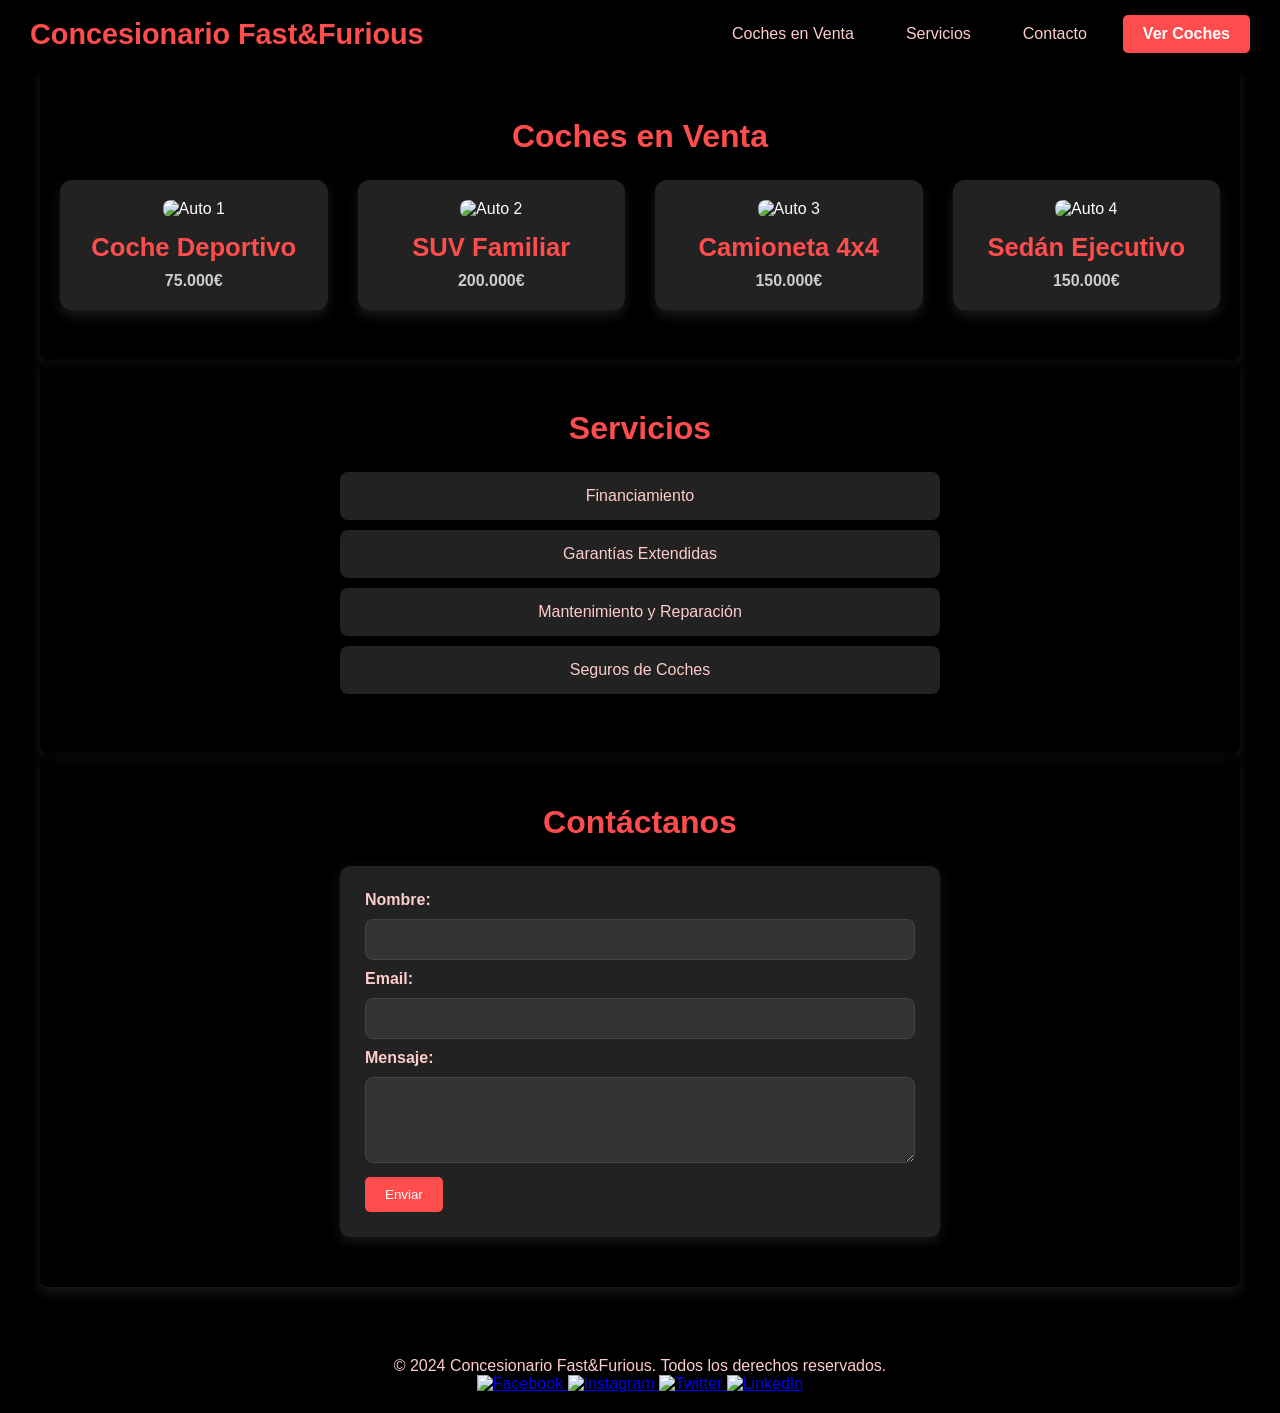
==== index.html @ ee9a873b "Add files via upload" ====
<!DOCTYPE html>
<html lang="es">

<head>
    <meta charset="UTF-8">
    <meta name="viewport" content="width=device-width, initial-scale=1.0">
    <title>Concesionario</title>
    <link rel="stylesheet" href="estilos.css">
    <link rel="icon" href="./Fotos/coches-tuning-stance.jpg" type="image/x-icon">
</head>

<body>
    <!-- Cabecera avanzada -->
    <header class="header">
        <div class="logo">
            <a href="#">Concesionario Fast&Furious</a>
        </div>
        <nav class="navbar">
            <ul class="nav-links">
                <li><a href="#autos">Coches en Venta</a></li>
                <li><a href="#servicios">Servicios</a></li>
                <li><a href="#contacto">Contacto</a></li>
            </ul>
            <a href="#autos" class="cta">Ver Coches</a>
            <div class="hamburger" onclick="toggleMenu()">
                <span></span>
                <span></span>
                <span></span>
            </div>
        </nav>
    </header>

    <!-- Sección de Autos -->
    <section id="autos">
        <h2>Coches en Venta</h2>
        <div class="autos">
            <div class="auto">
                <img src="./Fotos/deport.jpg" alt="Auto 1">
                <h3>Coche Deportivo</h3>
                <p>75.000€</p>
            </div>
            <div class="auto">
                <img src="./Fotos/suv.jpg" alt="Auto 2">
                <h3>SUV Familiar</h3>
                <p>200.000€</p>
            </div>
            <div class="auto">
                <img src="./Fotos/camioneta.jpg" alt="Auto 3">
                <h3>Camioneta 4x4</h3>
                <p>150.000€</p>
            </div>
            <div class="auto">
                <img src="./Fotos/sedan.jpg" alt="Auto 4">
                <h3>Sedán Ejecutivo</h3>
                <p>150.000€</p>
            </div>
        </div>
    </section>

    <!-- Sección de Servicios -->
    <section id="servicios">
        <h2>Servicios</h2>
        <ul>
            <li>Financiamiento</li>
            <li>Garantías Extendidas</li>
            <li>Mantenimiento y Reparación</li>
            <li>Seguros de Coches</li>
        </ul>
    </section>

    <!-- Sección de Contacto -->
    <section id="contacto">
        <h2>Contáctanos</h2>
        <form>
            <label for="nombre">Nombre:</label>
            <input type="text" id="nombre" required>

            <label for="email">Email:</label>
            <input type="email" id="email" required>

            <label for="mensaje">Mensaje:</label>
            <textarea id="mensaje" rows="4" required></textarea>

            <button type="submit">Enviar</button>
        </form>
    </section>

    <!-- Pie de página -->
    <footer>
        <p>&copy; 2024 Concesionario Fast&Furious. Todos los derechos reservados.</p>
        <div class="social-media">
            <a href="https://facebook.com" target="_blank" aria-label="Facebook">
                <img src="./Fotos/facebook.png" alt="Facebook" width="30">
            </a>
            <a href="https://instagram.com" target="_blank" aria-label="Instagram">
                <img src="./Fotos/instagram.png" alt="Instagram" width="30">
            </a>
            <a href="https://twitter.com" target="_blank" aria-label="Twitter">
                <img src="./Fotos/twitter.jpeg" alt="Twitter" width="50">
            </a>
            <a href="https://linkedin.com" target="_blank" aria-label="LinkedIn">
                <img src="./Fotos/linkid.png" alt="LinkedIn" width="30">
            </a>
        </div>
    </footer>

    <script>
        function toggleMenu() {
            document.querySelector('.nav-links').classList.toggle('active');
            document.querySelector('.hamburger').classList.toggle('active');
        }
    </script>
</body>

</html>
---- estilos.css ----
/* Configuración general */
* {
    margin: 0;
    padding: 0;
    box-sizing: border-box;
}

body {
    font-family: 'Roboto', sans-serif;
    background-color: #000;
    background-image: url('./Fotos/tribal-background-vtzy6ght71lvh295.jpg'); /* Asegúrate de tener esta imagen en tu carpeta */
    background-size: cover;
    color: #fff;
    background-attachment: fixed;
}

/* Cabecera avanzada */
.header {
    display: flex;
    justify-content: space-between;
    align-items: center;
    padding: 15px 30px;
    background-color: rgba(0, 0, 0, 0.85);
    color: #fff;
    box-shadow: 0 4px 8px rgba(0, 0, 0, 0.1);
    position: sticky;
    top: 0;
    z-index: 1000;
}

.logo a {
    font-size: 1.8em;
    color: #ff4d4d;
    font-weight: 700;
    text-decoration: none;
}

.navbar {
    display: flex;
    align-items: center;
}

.nav-links {
    list-style: none;
    display: flex;
    gap: 20px;
}

.nav-links li a {
    color: #ffcccc;
    text-decoration: none;
    font-weight: 500;
    padding: 8px 16px;
    transition: color 0.3s ease;
}

.nav-links li a:hover {
    color: #fff;
}

/* Botón de Llamada a la Acción */
.cta {
    margin-left: 20px;
    padding: 10px 20px;
    background-color: #ff4d4d;
    color: #fff;
    border-radius: 5px;
    font-weight: bold;
    text-decoration: none;
    transition: background-color 0.3s ease;
}

.cta:hover {
    background-color: #ff9999;
}

/* Menú hamburguesa */
.hamburger {
    display: none;
    flex-direction: column;
    cursor: pointer;
    margin-left: 20px;
}

.hamburger span {
    height: 3px;
    width: 25px;
    background: #fff;
    margin: 4px;
    transition: 0.3s;
}

/* Media Queries para dispositivos móviles */
@media (max-width: 768px) {
    .nav-links {
        position: fixed;
        background-color: rgba(0, 0, 0, 0.85);
        height: 100vh;
        width: 100%;
        top: 0;
        left: -100%;
        flex-direction: column;
        align-items: center;
        justify-content: center;
        gap: 20px;
        transition: left 0.3s ease;
    }

    .nav-links.active {
        left: 0;
    }

    .hamburger {
        display: flex;
    }

    .hamburger.active span:nth-child(1) {
        transform: rotate(45deg) translate(5px, 5px);
    }
    
    .hamburger.active span:nth-child(2) {
        opacity: 0;
    }
    
    .hamburger.active span:nth-child(3) {
        transform: rotate(-45deg) translate(5px, -5px);
    }
}

/* Sección principal */
section {
    padding: 50px 20px;
    max-width: 1200px;
    margin: auto;
    background-color: rgba(0, 0, 0, 0.7);
    border-radius: 8px;
    box-shadow: 0 6px 12px rgba(255, 255, 255, 0.1);
}

h2 {
    font-size: 2em;
    color: #ff4d4d;
    text-align: center;
    margin-bottom: 25px;
}

/* Estilo de autos */
.autos {
    display: grid;
    grid-template-columns: repeat(auto-fill, minmax(250px, 1fr));
    gap: 30px;
}

.auto {
    background-color: #222;
    border-radius: 12px;
    padding: 20px;
    text-align: center;
    box-shadow: 0 6px 12px rgba(255, 255, 255, 0.1);
    transition: transform 0.3s ease, box-shadow 0.3s ease;
}

.auto:hover {
    transform: translateY(-5px);
    box-shadow: 0 10px 20px rgba(255, 255, 255, 0.15);
}

.auto img {
    max-width: 100%;
    height: auto;
    border-radius: 8px;
    margin-bottom: 15px;
}

.auto h3 {
    color: #ff4d4d;
    font-size: 1.6em;
    margin-bottom: 10px;
}

.auto p {
    font-weight: bold;
    color: #ccc;
}

/* Servicios */
#servicios ul {
    list-style: none;
    padding: 0;
    max-width: 600px;
    margin: auto;
}

#servicios ul li {
    background-color: #222;
    padding: 15px;
    margin: 10px 0;
    border-radius: 8px;
    color: #ffcccc;
    font-weight: 500;
    text-align: center;
}

/* Formulario de contacto */
form {
    max-width: 600px;
    margin: auto;
    background-color: #222;
    padding: 25px;
    border-radius: 10px;
    box-shadow: 0 4px 12px rgba(255, 255, 255, 0.1);
}

form label {
    color: #ffcccc;
    font-weight: bold;
}

form input, form textarea {
    width: 100%;
    padding: 12px;
    margin: 10px 0;
    border-radius: 8px;
    border: 1px solid #444;
    background-color: #333;
    color: #fff;
    outline: none;
    transition: border-color 0.3s ease;
}

form input:focus, form textarea:focus {
    border-color: #ff4d4d;
}

button {
    background-color: #ff4d4d;
    color: #fff;
    padding: 10px 20px;
    border: none;
    border-radius: 5px;
    cursor: pointer;
    transition: background-color 0.3s ease;
}

button:hover {
    background-color: #ff9999;
}

/* Pie de página */
footer {
    text-align: center;
    padding: 20px;
    background-color: #000;
    color: #ffcccc;
    margin-top: 50px;
}
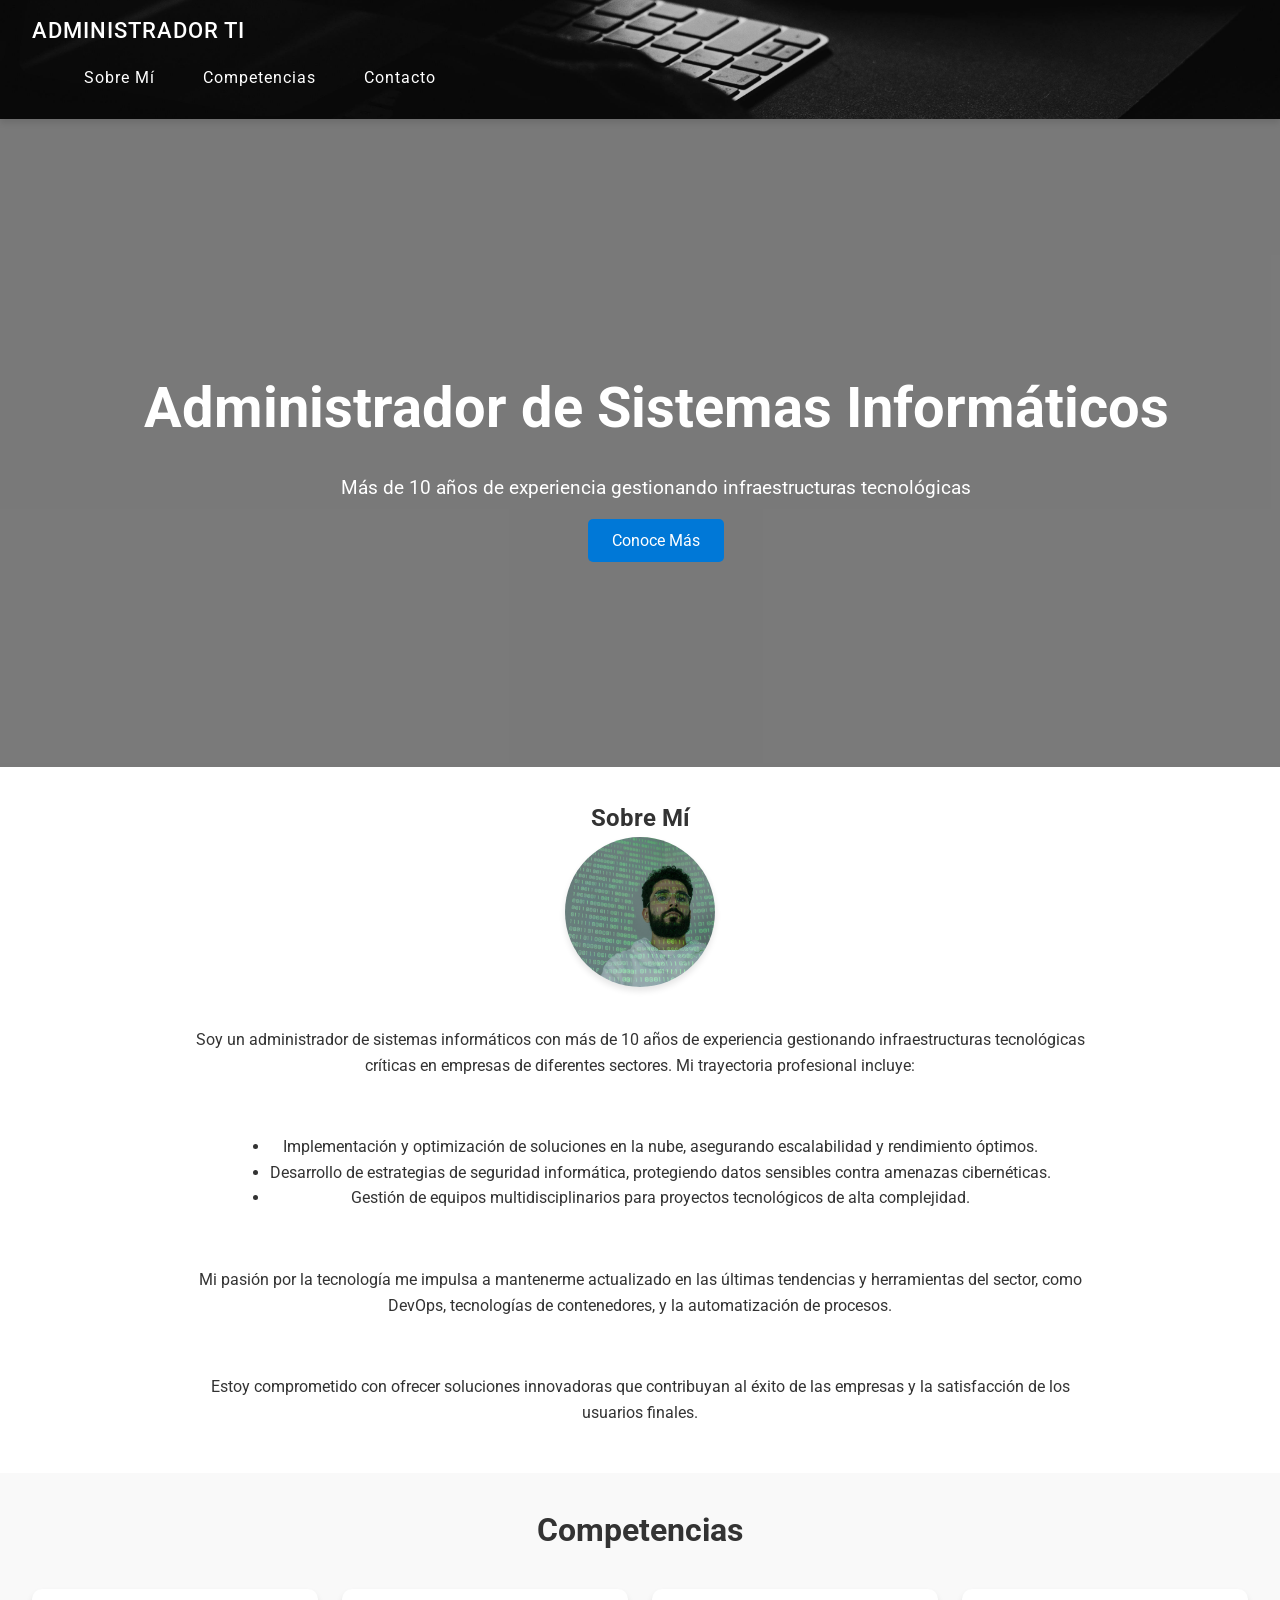
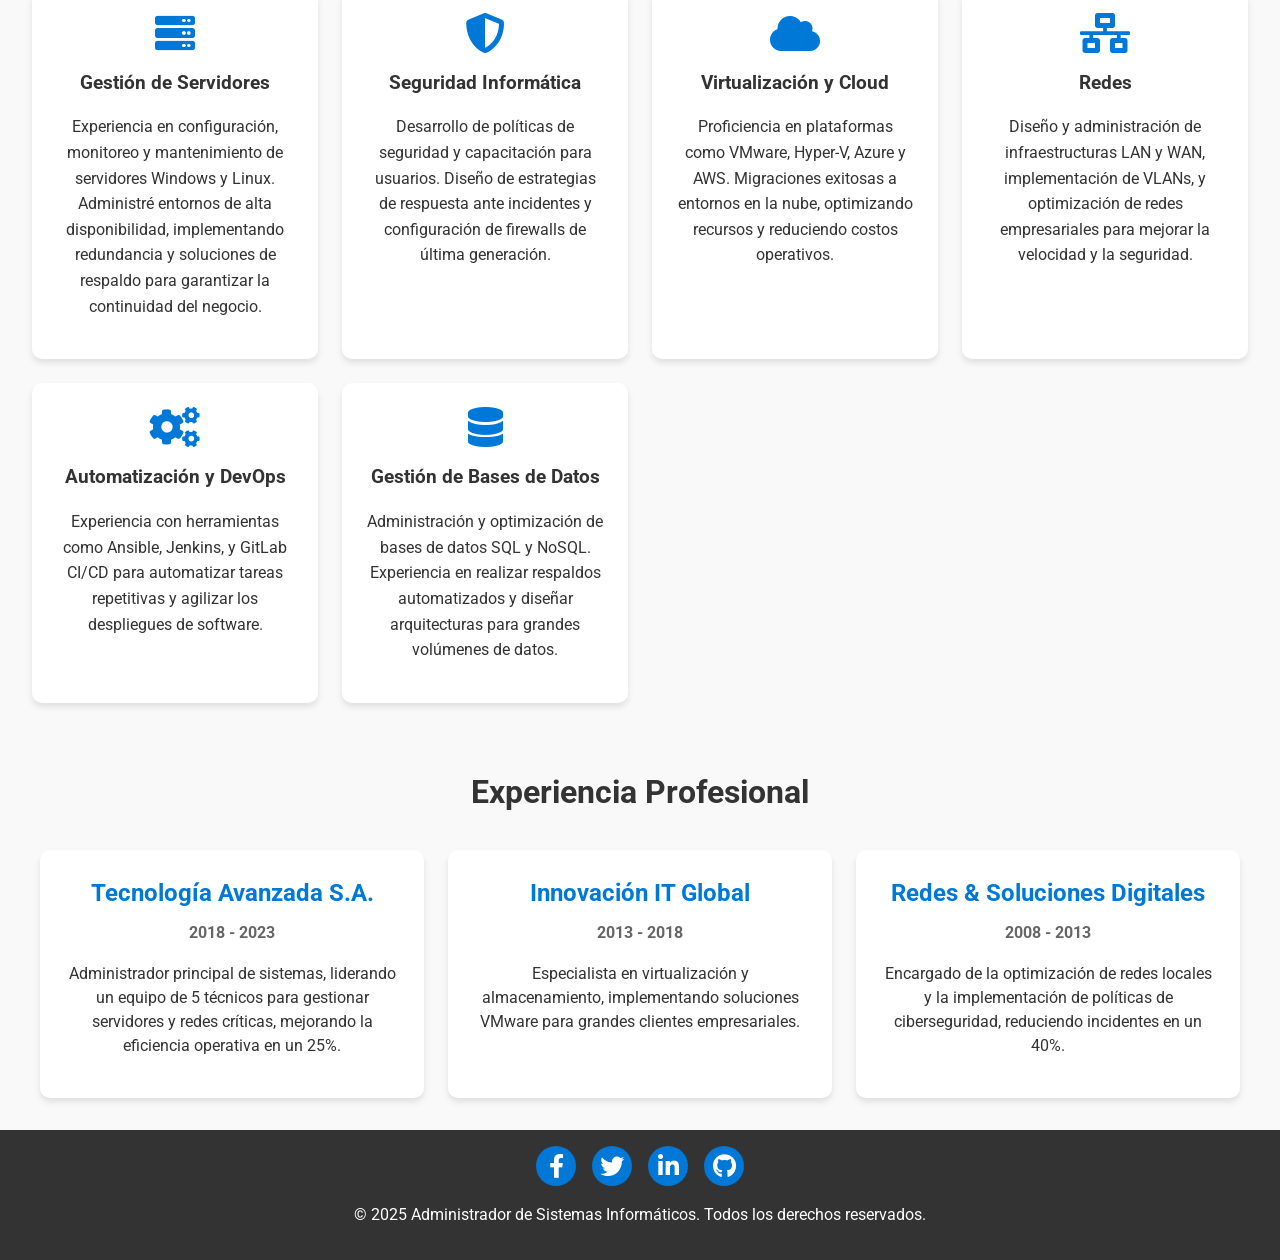
==== commit 6ea597db: "Add files via upload" ====
--- a/index.html
+++ b/index.html
@@ -1,115 +1,158 @@
 <!DOCTYPE html>
 <html lang="es">
-
 <head>
     <meta charset="UTF-8">
     <meta name="viewport" content="width=device-width, initial-scale=1.0">
-    <title>Concesionario</title>
-    <link rel="stylesheet" href="estilos.css">
-    <link rel="icon" href="./Fotos/coches-tuning-stance.jpg" type="image/x-icon">
+    <title>Administrador de Sistemas Informáticos</title>
+    <link rel="stylesheet" href="./css/PaginaWebAdministrador.css">
+    <link rel="preconnect" href="https://fonts.googleapis.com">
+    <link href="https://fonts.googleapis.com/css2?family=Roboto:wght@400;700&display=swap" rel="stylesheet">
+    <link href="https://cdnjs.cloudflare.com/ajax/libs/font-awesome/5.15.4/css/all.min.css" rel="stylesheet">
 </head>
-
 <body>
-    <!-- Cabecera avanzada -->
-    <header class="header">
-        <div class="logo">
-            <a href="#">Concesionario Fast&Furious</a>
+    <nav class="navbar">
+        <div class="container">
+            <a href="#" class="logo">Administrador TI</a>
+            <ul class="nav-links">
+                <li><a href="#sobre-mi">Sobre Mí</a></li>
+                <li><a href="#competencias">Competencias</a></li>
+                <li><a href="#redes">Contacto</a></li>
+            </ul>
         </div>
-        <nav class="navbar">
-            <ul class="nav-links">
-                <li><a href="#autos">Coches en Venta</a></li>
-                <li><a href="#servicios">Servicios</a></li>
-                <li><a href="#contacto">Contacto</a></li>
-            </ul>
-            <a href="#autos" class="cta">Ver Coches</a>
-            <div class="hamburger" onclick="toggleMenu()">
-                <span></span>
-                <span></span>
-                <span></span>
-            </div>
-        </nav>
-    </header>
-
-    <!-- Sección de Autos -->
-    <section id="autos">
-        <h2>Coches en Venta</h2>
-        <div class="autos">
-            <div class="auto">
-                <img src="./Fotos/deport.jpg" alt="Auto 1">
-                <h3>Coche Deportivo</h3>
-                <p>75.000€</p>
-            </div>
-            <div class="auto">
-                <img src="./Fotos/suv.jpg" alt="Auto 2">
-                <h3>SUV Familiar</h3>
-                <p>200.000€</p>
-            </div>
-            <div class="auto">
-                <img src="./Fotos/camioneta.jpg" alt="Auto 3">
-                <h3>Camioneta 4x4</h3>
-                <p>150.000€</p>
-            </div>
-            <div class="auto">
-                <img src="./Fotos/sedan.jpg" alt="Auto 4">
-                <h3>Sedán Ejecutivo</h3>
-                <p>150.000€</p>
+    </nav>
+    <header>
+        <video autoplay muted loop>
+            <source src="./Recursos/VideoCabecera.mp4" type="video/mp4">
+            Tu navegador no soporta la reproducción de videos.
+        </video>
+        <div class="overlay">
+            <div>
+                <h1>Administrador de Sistemas Informáticos</h1>
+                <p>Más de 10 años de experiencia gestionando infraestructuras tecnológicas</p>
+                <a href="#sobre-mi" class="btn">Conoce Más</a>
             </div>
         </div>
-    </section>
-
-    <!-- Sección de Servicios -->
-    <section id="servicios">
-        <h2>Servicios</h2>
-        <ul>
-            <li>Financiamiento</li>
-            <li>Garantías Extendidas</li>
-            <li>Mantenimiento y Reparación</li>
-            <li>Seguros de Coches</li>
-        </ul>
-    </section>
-
-    <!-- Sección de Contacto -->
-    <section id="contacto">
-        <h2>Contáctanos</h2>
-        <form>
-            <label for="nombre">Nombre:</label>
-            <input type="text" id="nombre" required>
-
-            <label for="email">Email:</label>
-            <input type="email" id="email" required>
-
-            <label for="mensaje">Mensaje:</label>
-            <textarea id="mensaje" rows="4" required></textarea>
-
-            <button type="submit">Enviar</button>
-        </form>
-    </section>
-
-    <!-- Pie de página -->
+    </header>
+    <main>
+        <section id="sobre-mi" class="sobre-mi">
+            <h2>Sobre Mí</h2>
+            <div class="content">
+                <img src="./Recursos/FotoPerfil.jpg" alt="Foto de perfil" class="perfil">
+                <p>
+                    Soy un administrador de sistemas informáticos con más de 10 años de experiencia gestionando infraestructuras tecnológicas críticas en empresas de diferentes sectores. Mi trayectoria profesional incluye:
+                </p>
+                <ul>
+                    <li>Implementación y optimización de soluciones en la nube, asegurando escalabilidad y rendimiento óptimos.</li>
+                    <li>Desarrollo de estrategias de seguridad informática, protegiendo datos sensibles contra amenazas cibernéticas.</li>
+                    <li>Gestión de equipos multidisciplinarios para proyectos tecnológicos de alta complejidad.</li>
+                </ul>
+                <p>
+                    Mi pasión por la tecnología me impulsa a mantenerme actualizado en las últimas tendencias y herramientas del sector, como DevOps, tecnologías de contenedores, y la automatización de procesos.
+                </p>
+                <p>
+                    Estoy comprometido con ofrecer soluciones innovadoras que contribuyan al éxito de las empresas y la satisfacción de los usuarios finales.
+                </p>
+            </div>
+        </section>
+        
+        <section id="competencias" class="competencias">
+            <h2>Competencias</h2>
+            <div class="cards">
+                <div class="card">
+                    <i class="fas fa-server"></i>
+                    <h3>Gestión de Servidores</h3>
+                    <p>
+                        Experiencia en configuración, monitoreo y mantenimiento de servidores Windows y Linux. 
+                        Administré entornos de alta disponibilidad, implementando redundancia y soluciones de respaldo para garantizar la continuidad del negocio.
+                    </p>
+                </div>
+                <div class="card">
+                    <i class="fas fa-shield-alt"></i>
+                    <h3>Seguridad Informática</h3>
+                    <p>
+                        Desarrollo de políticas de seguridad y capacitación para usuarios. Diseño de estrategias de respuesta ante incidentes y configuración de firewalls de última generación.
+                    </p>
+                </div>
+                <div class="card">
+                    <i class="fas fa-cloud"></i>
+                    <h3>Virtualización y Cloud</h3>
+                    <p>
+                        Proficiencia en plataformas como VMware, Hyper-V, Azure y AWS. Migraciones exitosas a entornos en la nube, optimizando recursos y reduciendo costos operativos.
+                    </p>
+                </div>
+                <div class="card">
+                    <i class="fas fa-network-wired"></i>
+                    <h3>Redes</h3>
+                    <p>
+                        Diseño y administración de infraestructuras LAN y WAN, implementación de VLANs, y optimización de redes empresariales para mejorar la velocidad y la seguridad.
+                    </p>
+                </div>
+                <div class="card">
+                    <i class="fas fa-cogs"></i>
+                    <h3>Automatización y DevOps</h3>
+                    <p>
+                        Experiencia con herramientas como Ansible, Jenkins, y GitLab CI/CD para automatizar tareas repetitivas y agilizar los despliegues de software.
+                    </p>
+                </div>
+                <div class="card">
+                    <i class="fas fa-database"></i>
+                    <h3>Gestión de Bases de Datos</h3>
+                    <p>
+                        Administración y optimización de bases de datos SQL y NoSQL. Experiencia en realizar respaldos automatizados y diseñar arquitecturas para grandes volúmenes de datos.
+                    </p>
+                </div>
+            </div>
+        </section>
+        <!-- Sección Experiencia Profesional -->
+         <section id="experiencia" class="experiencia">
+            <h2>Experiencia Profesional</h2>
+            <div class="experiencia-cards">
+                <div class="experiencia-card">
+                    <h3>Tecnología Avanzada S.A.</h3>
+                    <span class="periodo">2018 - 2023</span>
+                    <p>Administrador principal de sistemas, liderando un equipo de 5 técnicos para gestionar servidores 
+                    y redes críticas, mejorando la eficiencia operativa en un 25%.</p>
+                </div>
+            <div class="experiencia-card">
+                <h3>Innovación IT Global</h3>
+                <span class="periodo">2013 - 2018</span>
+                <p>Especialista en virtualización y almacenamiento, implementando soluciones VMware para grandes 
+                clientes empresariales.</p>
+            </div>
+            <div class="experiencia-card">
+                <h3>Redes & Soluciones Digitales</h3>
+                <span class="periodo">2008 - 2013</span>
+                <p>Encargado de la optimización de redes locales y la implementación de políticas de ciberseguridad, 
+                reduciendo incidentes en un 40%.</p>
+            </div>
+        </div>
+        </section>        
+    </main>
     <footer>
-        <p>&copy; 2024 Concesionario Fast&Furious. Todos los derechos reservados.</p>
-        <div class="social-media">
-            <a href="https://facebook.com" target="_blank" aria-label="Facebook">
-                <img src="./Fotos/facebook.png" alt="Facebook" width="30">
-            </a>
-            <a href="https://instagram.com" target="_blank" aria-label="Instagram">
-                <img src="./Fotos/instagram.png" alt="Instagram" width="30">
-            </a>
-            <a href="https://twitter.com" target="_blank" aria-label="Twitter">
-                <img src="./Fotos/twitter.jpeg" alt="Twitter" width="50">
-            </a>
-            <a href="https://linkedin.com" target="_blank" aria-label="LinkedIn">
-                <img src="./Fotos/linkid.png" alt="LinkedIn" width="30">
-            </a>
+        <div class="social-media" id="redes">
+            <a href="https://www.facebook.com" target="_blank" class="social-icon"><i class="fab fa-facebook-f"></i></a>
+            <a href="https://www.twitter.com" target="_blank" class="social-icon"><i class="fab fa-twitter"></i></a>
+            <a href="https://www.linkedin.com" target="_blank" class="social-icon"><i class="fab fa-linkedin-in"></i></a>
+            <a href="https://www.github.com" target="_blank" class="social-icon"><i class="fab fa-github"></i></a>
         </div>
+        <p>&copy; 2025 Administrador de Sistemas Informáticos. Todos los derechos reservados.</p>
     </footer>
 
+    <!-- Agregamos el script para el desplazamiento -->
     <script>
-        function toggleMenu() {
-            document.querySelector('.nav-links').classList.toggle('active');
-            document.querySelector('.hamburger').classList.toggle('active');
+        // Obtenemos el navbar
+        const navbar = document.querySelector('.navbar');
+        let prevScrollpos = window.pageYOffset;
+
+        window.onscroll = function() {
+            let currentScrollPos = window.pageYOffset;
+            if (prevScrollpos > currentScrollPos) {
+                navbar.classList.remove("hidden"); // Si se sube, mostramos la barra
+            } else {
+                navbar.classList.add("hidden"); // Si se baja, ocultamos la barra
+            }
+            prevScrollpos = currentScrollPos;
         }
     </script>
 </body>
-
-</html>+</html>
--- a/css/PaginaWebAdministrador.css
+++ b/css/PaginaWebAdministrador.css
@@ -0,0 +1,301 @@
+/* General Styles */
+body {
+    margin: 0;
+    font-family: 'Roboto', Arial, sans-serif;
+    background-color: #f4f4f4;
+    color: #333;
+    line-height: 1.6;
+}
+
+a {
+    text-decoration: none;
+    color: white;
+}
+
+h1, h2, h3 {
+    margin: 0;
+}
+
+/* Navbar Styles */
+.navbar {
+    background: url('../Recursos/Nav.jpg') no-repeat center center; /* Usa tu imagen de fondo */
+    background-size: cover; /* Ajusta la imagen al tamaño completo de la barra */
+    backdrop-filter: blur(8px); /* Efecto de desenfoque sutil */
+    padding: 0.8rem 2rem; /* Barra más compacta */
+    display: flex;
+    justify-content: space-between;
+    align-items: center;
+    position: sticky;
+    top: 0;
+    z-index: 1000;
+    box-shadow: 0 4px 6px rgba(0, 0, 0, 0.1);
+    transition: all 0.3s ease; /* Transición suave */
+}
+
+/* Logo más pequeño y profesional */
+.navbar .logo {
+    font-size: 1.4rem;
+    font-weight: 500;
+    color: white;
+    text-transform: uppercase; /* Moderniza con mayúsculas */
+    letter-spacing: 1px; /* Espaciado sutil */
+}
+
+/* Estilo para los enlaces de navegación */
+.navbar .nav-links {
+    list-style: none;
+    display: flex;
+    gap: 1.5rem;
+}
+
+.navbar .nav-links li a {
+    font-size: 1rem;
+    color: white;
+    font-weight: 400;
+    letter-spacing: 1px;
+    transition: color 0.3s, transform 0.3s ease-in-out;
+}
+
+.navbar .nav-links li a:hover {
+    color: #ffdd57; /* Amarillo sutil al pasar el ratón */
+    transform: translateY(-3px); /* Efecto de movimiento sutil */
+}
+
+/* Hacer que la barra desaparezca al hacer scroll */
+.navbar.hidden {
+    transform: translateY(-100%);
+    transition: transform 0.3s ease-in-out;
+}
+
+/* Ajustes adicionales para mejorar la estética */
+.navbar .nav-links li a {
+    padding: 8px 12px; /* Espaciado más pequeño */
+    border-radius: 20px; /* Bordes redondeados para los enlaces */
+}
+
+.navbar .nav-links li a:hover {
+    background-color: rgba(255, 221, 87, 0.2); /* Fondo suave amarillo cuando se pasa el ratón */
+}
+
+/* Media Queries para Pantallas Pequeñas */
+@media (max-width: 768px) {
+    .navbar {
+        padding: 1rem;
+    }
+
+    .navbar .logo {
+        font-size: 1.2rem;
+    }
+
+    .navbar .nav-links {
+        gap: 1rem;
+    }
+
+    .navbar .nav-links li a {
+        font-size: 0.9rem;
+    }
+}
+
+/* Header Styles */
+header {
+    position: relative;
+    text-align: center;
+    color: white;
+    overflow: hidden;
+}
+
+header video {
+    width: 100%;
+    height: auto;
+}
+
+header .overlay {
+    position: absolute;
+    top: 0;
+    left: 0;
+    width: 100%;
+    height: 100%;
+    background-color: rgba(0, 0, 0, 0.5);
+    display: flex;
+    justify-content: center;
+    align-items: center;
+    flex-direction: column;
+    text-align: center;
+    padding: 1rem;
+}
+
+header h1 {
+    font-size: 3.5rem;
+    font-weight: 700;
+    margin-bottom: 0.5rem;
+}
+
+header p {
+    font-size: 1.2rem;
+    margin-bottom: 1.5rem;
+}
+
+header .btn {
+    background-color: #0078d7;
+    padding: 0.75rem 1.5rem;
+    font-size: 1rem;
+    border-radius: 5px;
+    transition: background-color 0.3s;
+}
+
+header .btn:hover {
+    background-color: #005a9e;
+}
+
+/* About Section */
+.sobre-mi {
+    background: #fff;
+    padding: 2rem;
+    display: flex;
+    flex-direction: column;
+    align-items: center;
+    text-align: center;
+}
+
+.sobre-mi .content {
+    display: flex;
+    flex-wrap: wrap;
+    justify-content: center;
+    align-items: center;
+    gap: 1.5rem;
+    max-width: 900px;
+}
+
+.sobre-mi .perfil {
+    width: 150px;
+    height: 150px;
+    border-radius: 50%;
+    object-fit: cover;
+    box-shadow: 0 4px 6px rgba(0, 0, 0, 0.1);
+}
+
+/* Competencias Section */
+.competencias {
+    background: #f9f9f9;
+    padding: 2rem;
+}
+
+.competencias h2 {
+    text-align: center;
+    margin-bottom: 2rem;
+    font-size: 2rem;
+}
+
+.cards {
+    display: grid;
+    grid-template-columns: repeat(auto-fit, minmax(250px, 1fr));
+    gap: 1.5rem;
+}
+
+.card {
+    background: white;
+    padding: 1.5rem;
+    border-radius: 10px;
+    box-shadow: 0 4px 6px rgba(0, 0, 0, 0.1);
+    text-align: center;
+    transition: transform 0.3s, box-shadow 0.3s;
+}
+
+.card:hover {
+    transform: translateY(-5px);
+    box-shadow: 0 6px 10px rgba(0, 0, 0, 0.15);
+}
+
+.card i {
+    font-size: 2.5rem;
+    color: #0078d7;
+    margin-bottom: 1rem;
+}
+
+/* Footer Styles */
+footer {
+    background: #333;
+    color: white;
+    text-align: center;
+    padding: 1rem;
+}
+
+footer .social-media {
+    display: flex;
+    justify-content: center;
+    gap: 1rem;
+    margin-bottom: 1rem;
+}
+
+footer .social-icon {
+    display: inline-flex;
+    align-items: center;
+    justify-content: center;
+    width: 40px;
+    height: 40px;
+    border-radius: 50%;
+    background-color: #0078d7;
+    color: white;
+    font-size: 1.5rem;
+    transition: background-color 0.3s, transform 0.3s;
+    text-decoration: none;
+}
+
+footer .social-icon:hover {
+    background-color: #005a9e;
+    transform: scale(1.1);
+}
+
+/* Estilos para la sección Experiencia Profesional */
+.experiencia {
+    background: #f9f9f9;
+    padding: 2rem;
+}
+
+.experiencia h2 {
+    text-align: center;
+    margin-bottom: 2rem;
+    font-size: 2rem;
+}
+
+.experiencia-cards {
+    display: grid;
+    grid-template-columns: repeat(auto-fit, minmax(300px, 1fr));
+    gap: 1.5rem;
+    max-width: 1200px;
+    margin: 0 auto;
+}
+
+.experiencia-card {
+    background: white;
+    padding: 1.5rem;
+    border-radius: 10px;
+    box-shadow: 0 4px 6px rgba(0, 0, 0, 0.1);
+    transition: transform 0.3s, box-shadow 0.3s;
+    text-align: center;
+}
+
+.experiencia-card:hover {
+    transform: translateY(-5px);
+    box-shadow: 0 6px 10px rgba(0, 0, 0, 0.15);
+}
+
+.experiencia-card h3 {
+    font-size: 1.5rem;
+    margin-bottom: 0.5rem;
+    color: #0078d7;
+}
+
+.experiencia-card .periodo {
+    font-size: 1rem;
+    font-weight: bold;
+    color: #666;
+    margin-bottom: 1rem;
+    display: block;
+}
+
+.experiencia-card p {
+    font-size: 1rem;
+    color: #333;
+    line-height: 1.5;
+}
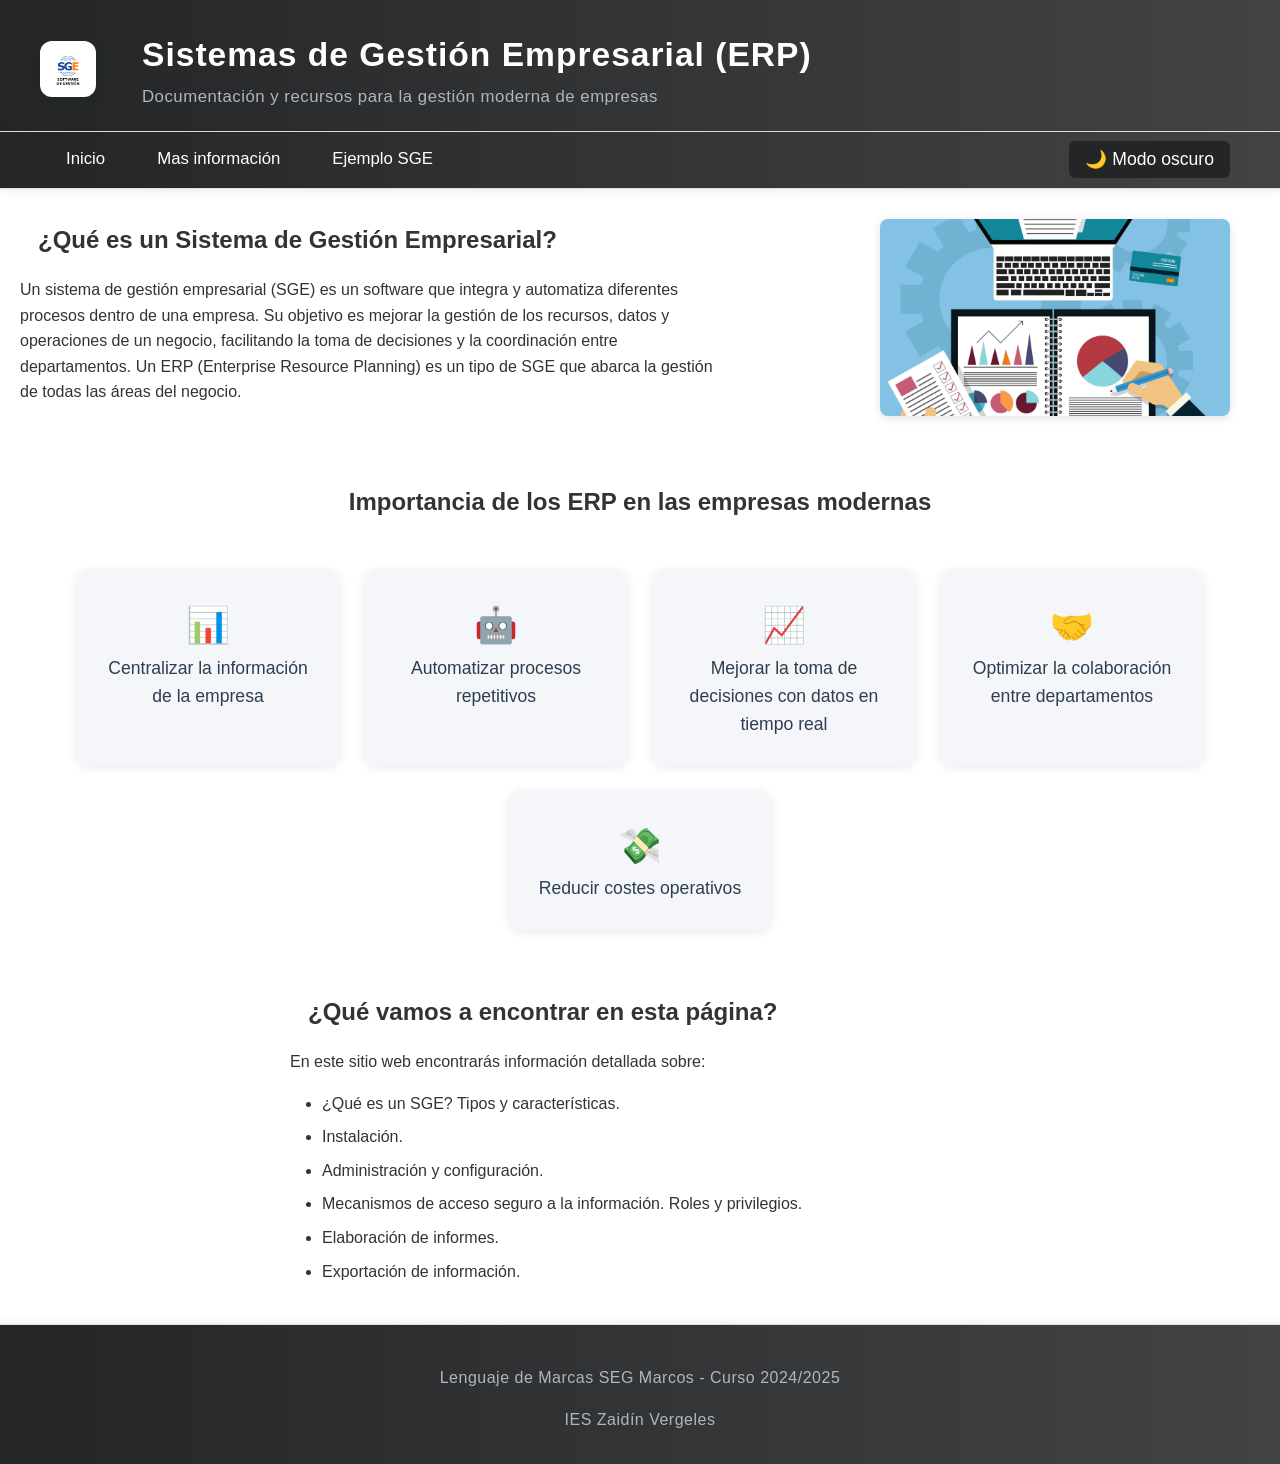
==== commit cd66a1c3: "Add files via upload" ====
--- a/index.html
+++ b/index.html
@@ -1,158 +1,113 @@
 <!DOCTYPE html>
 <html lang="es">
+
 <head>
     <meta charset="UTF-8">
     <meta name="viewport" content="width=device-width, initial-scale=1.0">
-    <title>Administrador de Sistemas Informáticos</title>
-    <link rel="stylesheet" href="./css/PaginaWebAdministrador.css">
-    <link rel="preconnect" href="https://fonts.googleapis.com">
-    <link href="https://fonts.googleapis.com/css2?family=Roboto:wght@400;700&display=swap" rel="stylesheet">
-    <link href="https://cdnjs.cloudflare.com/ajax/libs/font-awesome/5.15.4/css/all.min.css" rel="stylesheet">
+    <title>Sistemas de Gestión Empresarial</title>
+    <link rel="stylesheet" href="./css/index.css">
 </head>
+
 <body>
-    <nav class="navbar">
-        <div class="container">
-            <a href="#" class="logo">Administrador TI</a>
-            <ul class="nav-links">
-                <li><a href="#sobre-mi">Sobre Mí</a></li>
-                <li><a href="#competencias">Competencias</a></li>
-                <li><a href="#redes">Contacto</a></li>
-            </ul>
-        </div>
-    </nav>
     <header>
-        <video autoplay muted loop>
-            <source src="./Recursos/VideoCabecera.mp4" type="video/mp4">
-            Tu navegador no soporta la reproducción de videos.
-        </video>
-        <div class="overlay">
-            <div>
-                <h1>Administrador de Sistemas Informáticos</h1>
-                <p>Más de 10 años de experiencia gestionando infraestructuras tecnológicas</p>
-                <a href="#sobre-mi" class="btn">Conoce Más</a>
+        <div class="header-doc">
+            <div class="header-logo">
+                <img src="./media/img/SGE_Logo.png" alt="Logo SGE">
+            </div>
+            <div class="header-title-group">
+                <h1 class="header-title">Sistemas de Gestión Empresarial (ERP)</h1>
+                <p class="header-subtitle">Documentación y recursos para la gestión moderna de empresas</p>
             </div>
         </div>
     </header>
+
+    <nav>
+        <button id="menu-btn" class="menu-icon" aria-label="Abrir menú">&#9776;</button>
+        <ul id="main-menu">
+            <li><a href="index.html">Inicio</a></li>
+            <li><a href="informacion+.html" target="_blank">Mas información</a></li>
+            <li><a href="dolibarr.html" target="_blank">Ejemplo SGE</a></li>
+            <li style="margin-left:auto;">
+                <button id="darkModeToggle" aria-label="Activar/Desactivar modo oscuro"
+                    style="font-size:1.1rem; background:#232526; color:#fff; border:none; border-radius:6px; padding:8px 16px; cursor:pointer;">
+                    🌙 Modo oscuro
+                </button>
+            </li>
+        </ul>
+
+    </nav>
+
     <main>
-        <section id="sobre-mi" class="sobre-mi">
-            <h2>Sobre Mí</h2>
-            <div class="content">
-                <img src="./Recursos/FotoPerfil.jpg" alt="Foto de perfil" class="perfil">
-                <p>
-                    Soy un administrador de sistemas informáticos con más de 10 años de experiencia gestionando infraestructuras tecnológicas críticas en empresas de diferentes sectores. Mi trayectoria profesional incluye:
-                </p>
-                <ul>
-                    <li>Implementación y optimización de soluciones en la nube, asegurando escalabilidad y rendimiento óptimos.</li>
-                    <li>Desarrollo de estrategias de seguridad informática, protegiendo datos sensibles contra amenazas cibernéticas.</li>
-                    <li>Gestión de equipos multidisciplinarios para proyectos tecnológicos de alta complejidad.</li>
-                </ul>
-                <p>
-                    Mi pasión por la tecnología me impulsa a mantenerme actualizado en las últimas tendencias y herramientas del sector, como DevOps, tecnologías de contenedores, y la automatización de procesos.
-                </p>
-                <p>
-                    Estoy comprometido con ofrecer soluciones innovadoras que contribuyan al éxito de las empresas y la satisfacción de los usuarios finales.
-                </p>
+        <section class="intro-flex">
+            <div class="intro-text">
+                <h2>¿Qué es un Sistema de Gestión Empresarial?</h2>
+                <p>Un sistema de gestión empresarial (SGE) es un software que integra y automatiza diferentes procesos
+                    dentro de una empresa. Su objetivo es mejorar la gestión de los recursos,
+                    datos y operaciones de un negocio, facilitando la toma de decisiones y la coordinación entre
+                    departamentos. Un ERP (Enterprise Resource Planning) es un tipo de SGE que abarca la gestión de
+                    todas las áreas del negocio.</p>
+            </div>
+            <div class="intro-img">
+                <img src="./media/img/image1.jpg" alt="image1">
             </div>
         </section>
-        
-        <section id="competencias" class="competencias">
-            <h2>Competencias</h2>
-            <div class="cards">
-                <div class="card">
-                    <i class="fas fa-server"></i>
-                    <h3>Gestión de Servidores</h3>
-                    <p>
-                        Experiencia en configuración, monitoreo y mantenimiento de servidores Windows y Linux. 
-                        Administré entornos de alta disponibilidad, implementando redundancia y soluciones de respaldo para garantizar la continuidad del negocio.
-                    </p>
-                </div>
-                <div class="card">
-                    <i class="fas fa-shield-alt"></i>
-                    <h3>Seguridad Informática</h3>
-                    <p>
-                        Desarrollo de políticas de seguridad y capacitación para usuarios. Diseño de estrategias de respuesta ante incidentes y configuración de firewalls de última generación.
-                    </p>
-                </div>
-                <div class="card">
-                    <i class="fas fa-cloud"></i>
-                    <h3>Virtualización y Cloud</h3>
-                    <p>
-                        Proficiencia en plataformas como VMware, Hyper-V, Azure y AWS. Migraciones exitosas a entornos en la nube, optimizando recursos y reduciendo costos operativos.
-                    </p>
-                </div>
-                <div class="card">
-                    <i class="fas fa-network-wired"></i>
-                    <h3>Redes</h3>
-                    <p>
-                        Diseño y administración de infraestructuras LAN y WAN, implementación de VLANs, y optimización de redes empresariales para mejorar la velocidad y la seguridad.
-                    </p>
-                </div>
-                <div class="card">
-                    <i class="fas fa-cogs"></i>
-                    <h3>Automatización y DevOps</h3>
-                    <p>
-                        Experiencia con herramientas como Ansible, Jenkins, y GitLab CI/CD para automatizar tareas repetitivas y agilizar los despliegues de software.
-                    </p>
-                </div>
-                <div class="card">
-                    <i class="fas fa-database"></i>
-                    <h3>Gestión de Bases de Datos</h3>
-                    <p>
-                        Administración y optimización de bases de datos SQL y NoSQL. Experiencia en realizar respaldos automatizados y diseñar arquitecturas para grandes volúmenes de datos.
-                    </p>
-                </div>
+
+        <section class="segundo-flex">
+            <h2>Importancia de los ERP en las empresas modernas</h2>
+            <div class="card-container">
+                <div class="card">📊<br>Centralizar la información de la empresa</div>
+                <div class="card">🤖<br>Automatizar procesos repetitivos</div>
+                <div class="card">📈<br>Mejorar la toma de decisiones con datos en tiempo real</div>
+                <div class="card">🤝<br>Optimizar la colaboración entre departamentos</div>
+                <div class="card">💸<br>Reducir costes operativos</div>
             </div>
         </section>
-        <!-- Sección Experiencia Profesional -->
-         <section id="experiencia" class="experiencia">
-            <h2>Experiencia Profesional</h2>
-            <div class="experiencia-cards">
-                <div class="experiencia-card">
-                    <h3>Tecnología Avanzada S.A.</h3>
-                    <span class="periodo">2018 - 2023</span>
-                    <p>Administrador principal de sistemas, liderando un equipo de 5 técnicos para gestionar servidores 
-                    y redes críticas, mejorando la eficiencia operativa en un 25%.</p>
-                </div>
-            <div class="experiencia-card">
-                <h3>Innovación IT Global</h3>
-                <span class="periodo">2013 - 2018</span>
-                <p>Especialista en virtualización y almacenamiento, implementando soluciones VMware para grandes 
-                clientes empresariales.</p>
-            </div>
-            <div class="experiencia-card">
-                <h3>Redes & Soluciones Digitales</h3>
-                <span class="periodo">2008 - 2013</span>
-                <p>Encargado de la optimización de redes locales y la implementación de políticas de ciberseguridad, 
-                reduciendo incidentes en un 40%.</p>
-            </div>
-        </div>
-        </section>        
+
+        <section>
+            <h2>¿Qué vamos a encontrar en esta página?</h2>
+            <p>En este sitio web encontrarás información detallada sobre:</p>
+            <ul class="temario-lista">
+                <li>¿Qué es un SGE? Tipos y características.</li>
+                <li>Instalación.</li>
+                <li>Administración y configuración.</li>
+                <li>Mecanismos de acceso seguro a la información. Roles y privilegios.</li>
+                <li>Elaboración de informes.</li>
+                <li>Exportación de información.</li>
+            </ul>
+        </section>
     </main>
+
     <footer>
-        <div class="social-media" id="redes">
-            <a href="https://www.facebook.com" target="_blank" class="social-icon"><i class="fab fa-facebook-f"></i></a>
-            <a href="https://www.twitter.com" target="_blank" class="social-icon"><i class="fab fa-twitter"></i></a>
-            <a href="https://www.linkedin.com" target="_blank" class="social-icon"><i class="fab fa-linkedin-in"></i></a>
-            <a href="https://www.github.com" target="_blank" class="social-icon"><i class="fab fa-github"></i></a>
-        </div>
-        <p>&copy; 2025 Administrador de Sistemas Informáticos. Todos los derechos reservados.</p>
+        <p>Lenguaje de Marcas SEG Marcos - Curso 2024/2025</p>
+        <p>IES Zaidín Vergeles</p>
     </footer>
 
-    <!-- Agregamos el script para el desplazamiento -->
     <script>
-        // Obtenemos el navbar
-        const navbar = document.querySelector('.navbar');
-        let prevScrollpos = window.pageYOffset;
+        // Menú hamburguesa JS
+        document.getElementById('menu-btn').addEventListener('click', function () {
+            document.getElementById('main-menu').classList.toggle('show-menu');
+        });
 
-        window.onscroll = function() {
-            let currentScrollPos = window.pageYOffset;
-            if (prevScrollpos > currentScrollPos) {
-                navbar.classList.remove("hidden"); // Si se sube, mostramos la barra
+        // ---------------- MODO OSCURO ----------------
+        const toggleBtn = document.getElementById('darkModeToggle');
+        const prefersDark = window.matchMedia('(prefers-color-scheme: dark)').matches;
+        if (prefersDark) document.body.classList.add('dark-mode');
+
+        toggleBtn.addEventListener('click', function () {
+            document.body.classList.toggle('dark-mode');
+            if (document.body.classList.contains('dark-mode')) {
+                toggleBtn.textContent = '☀️ Modo claro';
             } else {
-                navbar.classList.add("hidden"); // Si se baja, ocultamos la barra
+                toggleBtn.textContent = '🌙 Modo oscuro';
             }
-            prevScrollpos = currentScrollPos;
+        });
+
+        // Cambia el texto del botón según el modo inicial
+        if (document.body.classList.contains('dark-mode')) {
+            toggleBtn.textContent = '☀️ Modo claro';
         }
     </script>
+
 </body>
-</html>
+
+</html>
--- a/css/index.css
+++ b/css/index.css
@@ -0,0 +1,404 @@
+body {
+    font-family: Arial, sans-serif;
+    line-height: 1.6;
+    margin: 0;
+    padding: 0;
+    color: #333;
+}
+
+/* HEADER profesional */
+header {
+    background: linear-gradient(90deg, #232526 0%, #414345 100%);
+    color: #fff;
+    padding: 0;
+    box-shadow: 0 2px 8px rgba(44,62,80,0.10);
+    border-bottom: 1px solid #e0e0e0;
+}
+
+.header-doc {
+    max-width: 1200px;
+    margin: 0 auto;
+    padding: 28px 32px 20px 32px;
+    display: flex;
+    align-items: center;
+    gap: 28px;
+}
+
+.header-logo {
+    width: 56px;
+    height: 56px;
+    background: #fff;
+    border-radius: 12px;
+    display: flex;
+    align-items: center;
+    justify-content: center;
+    box-shadow: 0 2px 8px rgba(44,62,80,0.08);
+    margin-right: 18px;
+}
+
+.header-logo img {
+    width: 40px;
+    height: 40px;
+    object-fit: contain;
+}
+
+.header-title-group {
+    display: flex;
+    flex-direction: column;
+    gap: 2px;
+}
+
+.header-title {
+    font-size: 2.1rem;
+    font-weight: 700;
+    margin: 0;
+    letter-spacing: 1px;
+    color: #fff;
+    font-family: 'Segoe UI', 'Arial', sans-serif;
+}
+
+.header-subtitle {
+    font-size: 1.05rem;
+    color: #b0b6bc;
+    margin: 0;
+    font-weight: 400;
+    letter-spacing: 0.5px;
+    font-family: 'Segoe UI', 'Arial', sans-serif;
+}
+
+/* NAV profesional */
+nav {
+    background: linear-gradient(90deg, #232526 0%, #414345 100%);
+    position: relative;
+    padding: 0;
+    box-shadow: 0 2px 8px rgba(44,62,80,0.10);
+    border-bottom: 1px solid #e0e0e0;
+}
+
+nav ul {
+    list-style-type: none;
+    margin: 0 auto;
+    padding: 0 32px;
+    display: flex;
+    justify-content: center; 
+    align-items: center;
+    max-width: 1200px;
+    height: 56px;
+    min-height: 56px;
+}
+
+nav li {
+    margin: 0 10px;
+}
+
+nav a {
+    color: #fff;
+    text-decoration: none;
+    font-weight: 500;
+    font-family: 'Segoe UI', Arial, sans-serif;
+    font-size: 1.05rem;
+    padding: 8px 16px;
+    border-radius: 6px;
+    transition: background 0.15s, color 0.15s;
+    display: block;
+}
+
+nav a:hover,
+nav a:focus {
+    background: #fff2;
+    color: #b0b6bc;
+    outline: none;
+}
+
+.menu-icon {
+    display: none;
+    font-size: 2rem;
+    background: none;
+    border: none;
+    color: #fff;
+    cursor: pointer;
+    position: absolute;
+    top: 10px;
+    right: 24px;
+    z-index: 1100;
+}
+
+/* Flex para la intro */
+.intro-flex {
+    display: flex;
+    align-items: center;
+    justify-content: space-between;
+    gap: 40px;
+    margin-bottom: 30px;
+}
+
+.intro-text {
+    flex: 1 1 60%;
+    padding-left: 20px;
+}
+
+.intro-img {
+    flex: 1 1 40%;
+    display: flex;
+    justify-content: flex-end;
+    padding-right: 50px;
+    padding-top: 25px;
+}
+
+.intro-img img {
+    max-width: 350px;
+    width: 100%;
+    height: auto;
+    border-radius: 8px;
+    box-shadow: 0 2px 8px rgba(44,62,80,0.15);
+}
+
+/* Tarjetas para segundo section */
+.segundo-flex {
+    display: flex;
+    flex-direction: column;
+    align-items: center;
+    margin-bottom: 30px;
+}
+
+.segundo-flex h2 {
+    text-align: center;
+}
+
+.card-container {
+    display: flex;
+    flex-wrap: wrap;
+    justify-content: center;
+    gap: 24px;
+    margin: 30px 0;
+}
+
+.card {
+    background: #f4f6fa;
+    border-radius: 14px;
+    box-shadow: 0 2px 8px rgba(44,62,80,0.10);
+    padding: 28px 22px;
+    min-width: 180px;
+    max-width: 220px;
+    text-align: center;
+    font-size: 1.1rem;
+    color: #2c3e50;
+    font-weight: 500;
+    transition: transform 0.2s, box-shadow 0.2s;
+    cursor: default;
+    user-select: none;
+}
+.card:hover {
+    transform: translateY(-6px) scale(1.04);
+    box-shadow: 0 6px 24px rgba(44,62,80,0.18);
+}
+.card::first-line {
+    font-size: 2.2rem;
+}
+
+/* Tercer section: lista alineada a la izquierda y separación de h2 */
+section:last-of-type {
+    display: block;
+    max-width: 700px;
+    margin: 0 auto 32px auto;
+    padding: 0 18px;
+}
+
+h2 {
+    margin-top: 32px;
+    margin-bottom: 18px;
+    padding-left: 18px;
+    padding-right: 18px;
+    text-align: left;
+}
+
+.temario-lista {
+    margin-left: 0;
+    padding-left: 32px;
+    max-width: 600px;
+    text-align: left;
+}
+
+.temario-lista li {
+    margin-bottom: 8px;
+    text-align: left;
+}
+
+/* Contenedor de imágenes */
+.img-container {
+    display: flex;
+    justify-content: space-around;
+    flex-wrap: wrap;
+    margin: 20px 0;
+}
+
+.img-container img {
+    width: 30%;
+    min-width: 250px;
+    margin: 10px;
+    border-radius: 5px;
+    transition: transform 0.2s;
+}
+
+.img-container img:hover {
+    transform: scale(1.05);
+    box-shadow: 0 2px 8px rgba(44, 62, 80, 0.2);
+}
+
+/* FOOTER profesional */
+footer {
+    background: linear-gradient(90deg, #232526 0%, #414345 100%);
+    color: #b0b6bc;
+    text-align: center;
+    padding: 24px 0 16px 0;
+    font-size: 1rem;
+    border-top: 1px solid #e0e0e0;
+    margin-top: 40px;
+    letter-spacing: 0.5px;
+    font-family: 'Segoe UI', Arial, sans-serif;
+    box-shadow: 0 -2px 8px rgba(44,62,80,0.08);
+}
+
+/* Estilos para listas generales */
+ul {
+    list-style-type: disc;
+    padding-left: 20px;
+}
+
+/* ------------------ MODO OSCURO ------------------ */
+body.dark-mode {
+    background: #181a1b;
+    color: #e0e0e0;
+}
+
+body.dark-mode header,
+body.dark-mode nav,
+body.dark-mode footer {
+    background: linear-gradient(90deg, #181a1b 0%, #232526 100%);
+    color: #e0e0e0;
+    border-color: #232526;
+}
+
+body.dark-mode .header-logo {
+    background: #232526;
+}
+
+body.dark-mode .intro-flex,
+body.dark-mode .segundo-flex,
+body.dark-mode section:last-of-type {
+    background: #232526;
+    color: #e0e0e0;
+    box-shadow: 0 2px 12px rgba(0,0,0,0.25);
+}
+
+body.dark-mode .card {
+    background: #2a2c2d;
+    color: #e0e0e0;
+    box-shadow: 0 2px 8px rgba(0, 0, 0, 0.25);
+}
+
+body.dark-mode .card:hover {
+    box-shadow: 0 6px 24px rgba(0, 0, 0, 0.4);
+}
+
+body.dark-mode .intro-img img,
+body.dark-mode .img-container img {
+    box-shadow: 0 2px 8px rgba(0, 0, 0, 0.3);
+}
+
+body.dark-mode nav a {
+    color: #e0e0e0;
+}
+
+body.dark-mode nav a:hover,
+body.dark-mode nav a:focus {
+    background: #fff2;
+    color: #b0b6bc;
+}
+
+body.dark-mode h1,
+body.dark-mode h2,
+body.dark-mode h3 {
+    color: #fff;
+}
+
+body.dark-mode .temario-lista li {
+    color: #ccc;
+}
+
+
+/* Responsive */
+@media (max-width: 900px) {
+    .header-doc {
+        flex-direction: column;
+        align-items: flex-start;
+        padding: 18px 10px 14px 10px;
+        gap: 12px;
+    }
+    .header-logo {
+        margin-right: 0;
+        margin-bottom: 6px;
+    }
+    .header-title {
+        font-size: 1.3rem;
+    }
+    .intro-flex {
+        flex-direction: column;
+        gap: 20px;
+    }
+    .intro-img {
+        justify-content: center;
+        padding-left: 55px;
+    }
+    .intro-img img {
+        max-width: 100%;
+    }
+    .card-container {
+        flex-direction: column;
+        align-items: center;
+        gap: 18px;
+    }
+    .card {
+        width: 90%;
+        max-width: 350px;
+    }
+    nav ul {
+        padding: 0 10px;
+    }
+}
+
+@media (max-width: 768px) {
+    .menu-icon {
+        display: block;
+    }
+    nav ul {
+        display: none;
+        flex-direction: column;
+        align-items: flex-start;
+        width: 100%;
+        background: linear-gradient(90deg, #232526 0%, #414345 100%);
+        position: absolute;
+        top: 56px;
+        left: 0;
+        z-index: 1000;
+        padding: 0 0 10px 0;
+        min-height: unset;
+        box-shadow: 0 2px 8px rgba(44,62,80,0.10);
+    }
+    nav ul.show-menu {
+        display: flex;
+    }
+    nav li {
+        width: 100%;
+        margin: 0;
+        border-bottom: 1px solid #353535;
+    }
+    nav a {
+        width: 100%;
+        padding: 14px 24px;
+        font-size: 1.08rem;
+    }
+    nav {
+        position: relative;
+    }
+}
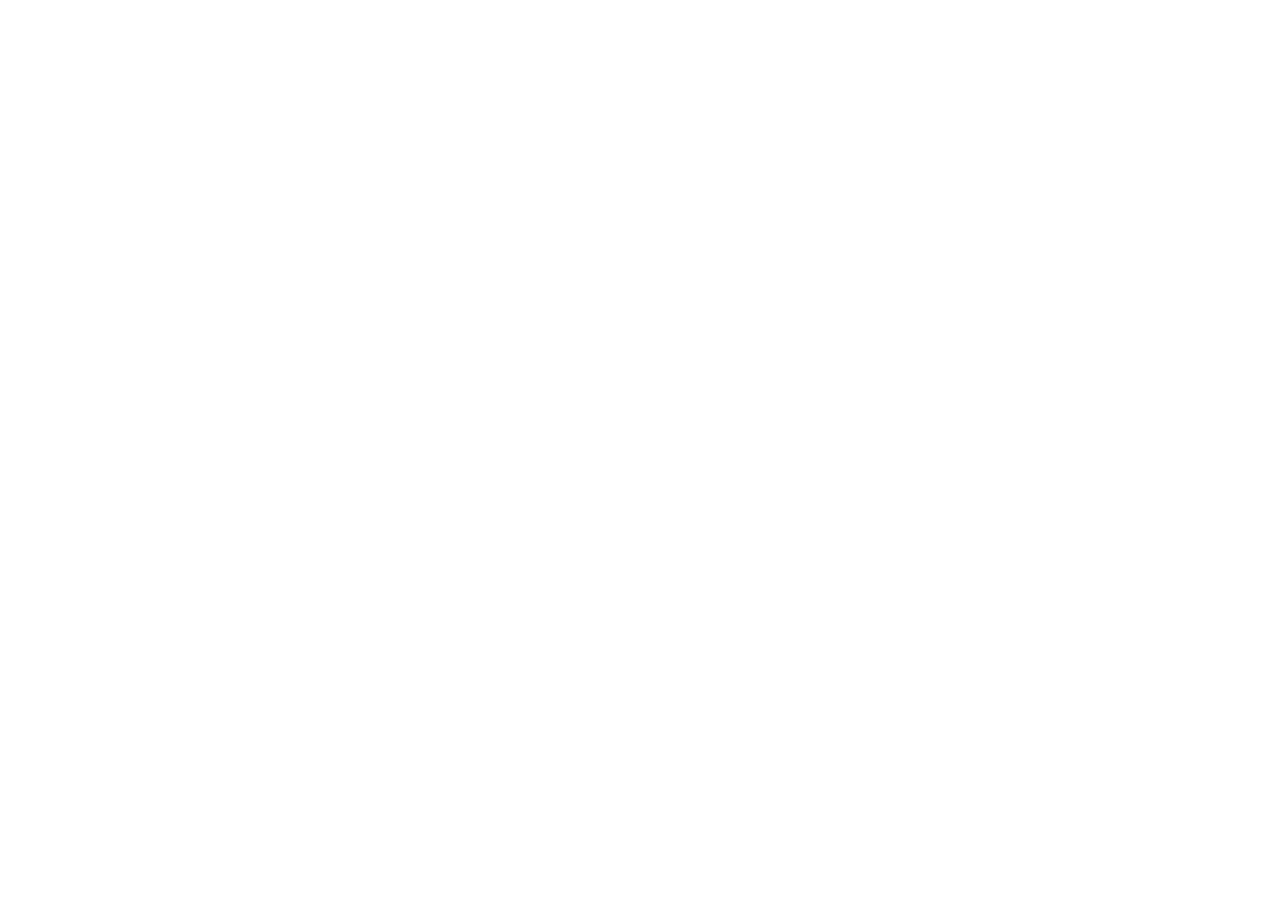
==== commit 8d4b18d3: "Add index.html for redirection page" ====
--- a/index.html
+++ b/index.html
@@ -1,113 +1,17 @@
-<!DOCTYPE html>
-<html lang="es">
-
-<head>
-    <meta charset="UTF-8">
-    <meta name="viewport" content="width=device-width, initial-scale=1.0">
-    <title>Sistemas de Gestión Empresarial</title>
-    <link rel="stylesheet" href="./css/index.css">
-</head>
-
-<body>
-    <header>
-        <div class="header-doc">
-            <div class="header-logo">
-                <img src="./media/img/SGE_Logo.png" alt="Logo SGE">
-            </div>
-            <div class="header-title-group">
-                <h1 class="header-title">Sistemas de Gestión Empresarial (ERP)</h1>
-                <p class="header-subtitle">Documentación y recursos para la gestión moderna de empresas</p>
-            </div>
-        </div>
-    </header>
-
-    <nav>
-        <button id="menu-btn" class="menu-icon" aria-label="Abrir menú">&#9776;</button>
-        <ul id="main-menu">
-            <li><a href="index.html">Inicio</a></li>
-            <li><a href="informacion+.html" target="_blank">Mas información</a></li>
-            <li><a href="dolibarr.html" target="_blank">Ejemplo SGE</a></li>
-            <li style="margin-left:auto;">
-                <button id="darkModeToggle" aria-label="Activar/Desactivar modo oscuro"
-                    style="font-size:1.1rem; background:#232526; color:#fff; border:none; border-radius:6px; padding:8px 16px; cursor:pointer;">
-                    🌙 Modo oscuro
-                </button>
-            </li>
-        </ul>
-
-    </nav>
-
-    <main>
-        <section class="intro-flex">
-            <div class="intro-text">
-                <h2>¿Qué es un Sistema de Gestión Empresarial?</h2>
-                <p>Un sistema de gestión empresarial (SGE) es un software que integra y automatiza diferentes procesos
-                    dentro de una empresa. Su objetivo es mejorar la gestión de los recursos,
-                    datos y operaciones de un negocio, facilitando la toma de decisiones y la coordinación entre
-                    departamentos. Un ERP (Enterprise Resource Planning) es un tipo de SGE que abarca la gestión de
-                    todas las áreas del negocio.</p>
-            </div>
-            <div class="intro-img">
-                <img src="./media/img/image1.jpg" alt="image1">
-            </div>
-        </section>
-
-        <section class="segundo-flex">
-            <h2>Importancia de los ERP en las empresas modernas</h2>
-            <div class="card-container">
-                <div class="card">📊<br>Centralizar la información de la empresa</div>
-                <div class="card">🤖<br>Automatizar procesos repetitivos</div>
-                <div class="card">📈<br>Mejorar la toma de decisiones con datos en tiempo real</div>
-                <div class="card">🤝<br>Optimizar la colaboración entre departamentos</div>
-                <div class="card">💸<br>Reducir costes operativos</div>
-            </div>
-        </section>
-
-        <section>
-            <h2>¿Qué vamos a encontrar en esta página?</h2>
-            <p>En este sitio web encontrarás información detallada sobre:</p>
-            <ul class="temario-lista">
-                <li>¿Qué es un SGE? Tipos y características.</li>
-                <li>Instalación.</li>
-                <li>Administración y configuración.</li>
-                <li>Mecanismos de acceso seguro a la información. Roles y privilegios.</li>
-                <li>Elaboración de informes.</li>
-                <li>Exportación de información.</li>
-            </ul>
-        </section>
-    </main>
-
-    <footer>
-        <p>Lenguaje de Marcas SEG Marcos - Curso 2024/2025</p>
-        <p>IES Zaidín Vergeles</p>
-    </footer>
-
-    <script>
-        // Menú hamburguesa JS
-        document.getElementById('menu-btn').addEventListener('click', function () {
-            document.getElementById('main-menu').classList.toggle('show-menu');
-        });
-
-        // ---------------- MODO OSCURO ----------------
-        const toggleBtn = document.getElementById('darkModeToggle');
-        const prefersDark = window.matchMedia('(prefers-color-scheme: dark)').matches;
-        if (prefersDark) document.body.classList.add('dark-mode');
-
-        toggleBtn.addEventListener('click', function () {
-            document.body.classList.toggle('dark-mode');
-            if (document.body.classList.contains('dark-mode')) {
-                toggleBtn.textContent = '☀️ Modo claro';
-            } else {
-                toggleBtn.textContent = '🌙 Modo oscuro';
-            }
-        });
-
-        // Cambia el texto del botón según el modo inicial
-        if (document.body.classList.contains('dark-mode')) {
-            toggleBtn.textContent = '☀️ Modo claro';
-        }
-    </script>
-
-</body>
-
-</html>+<!DOCTYPE html>
+<html lang="es">
+<head>
+    <meta charset="UTF-8">
+    <title>Página Antigua</title>
+</head>
+<body>
+
+    <p>Serás redirigido en breve...</p>
+    
+    <script>
+        // Redirige inmediatamente
+        window.location.href = "https://github.com/mbolmun688/";
+    </script>
+
+</body>
+</html>
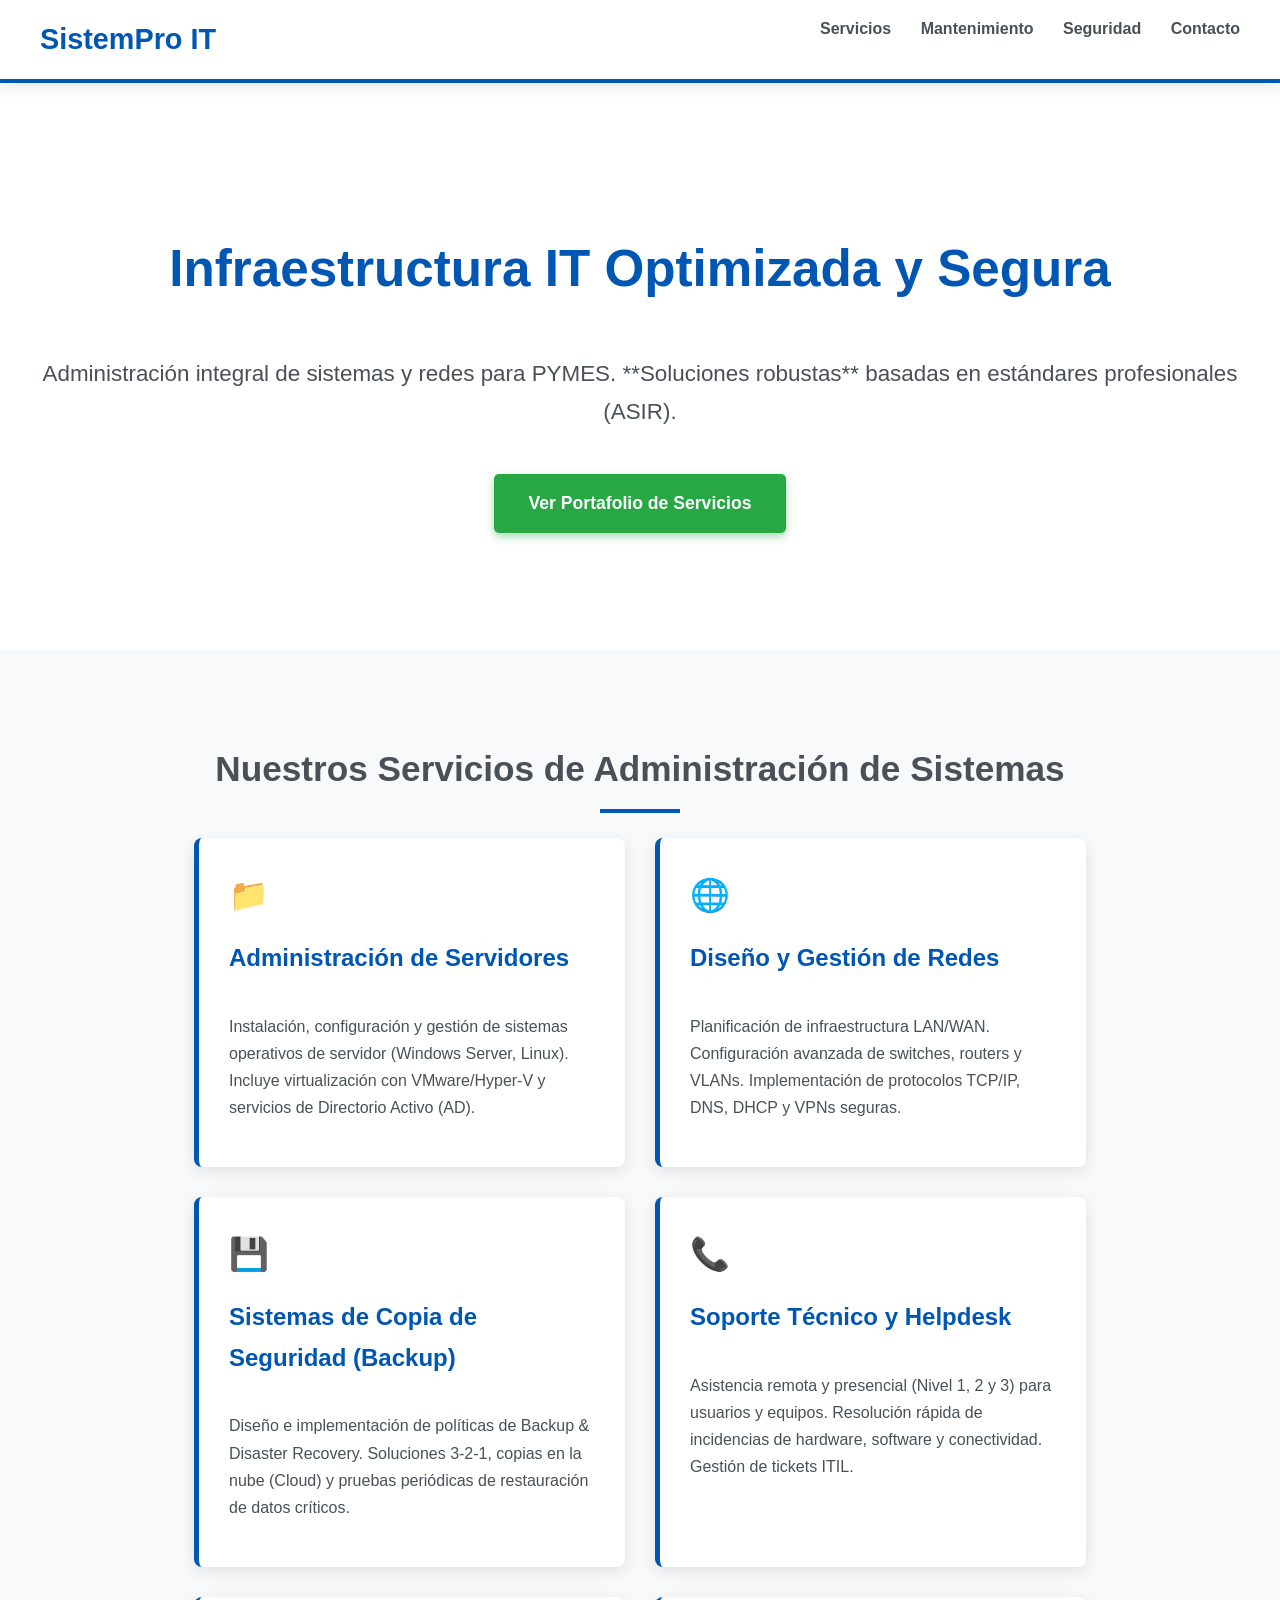
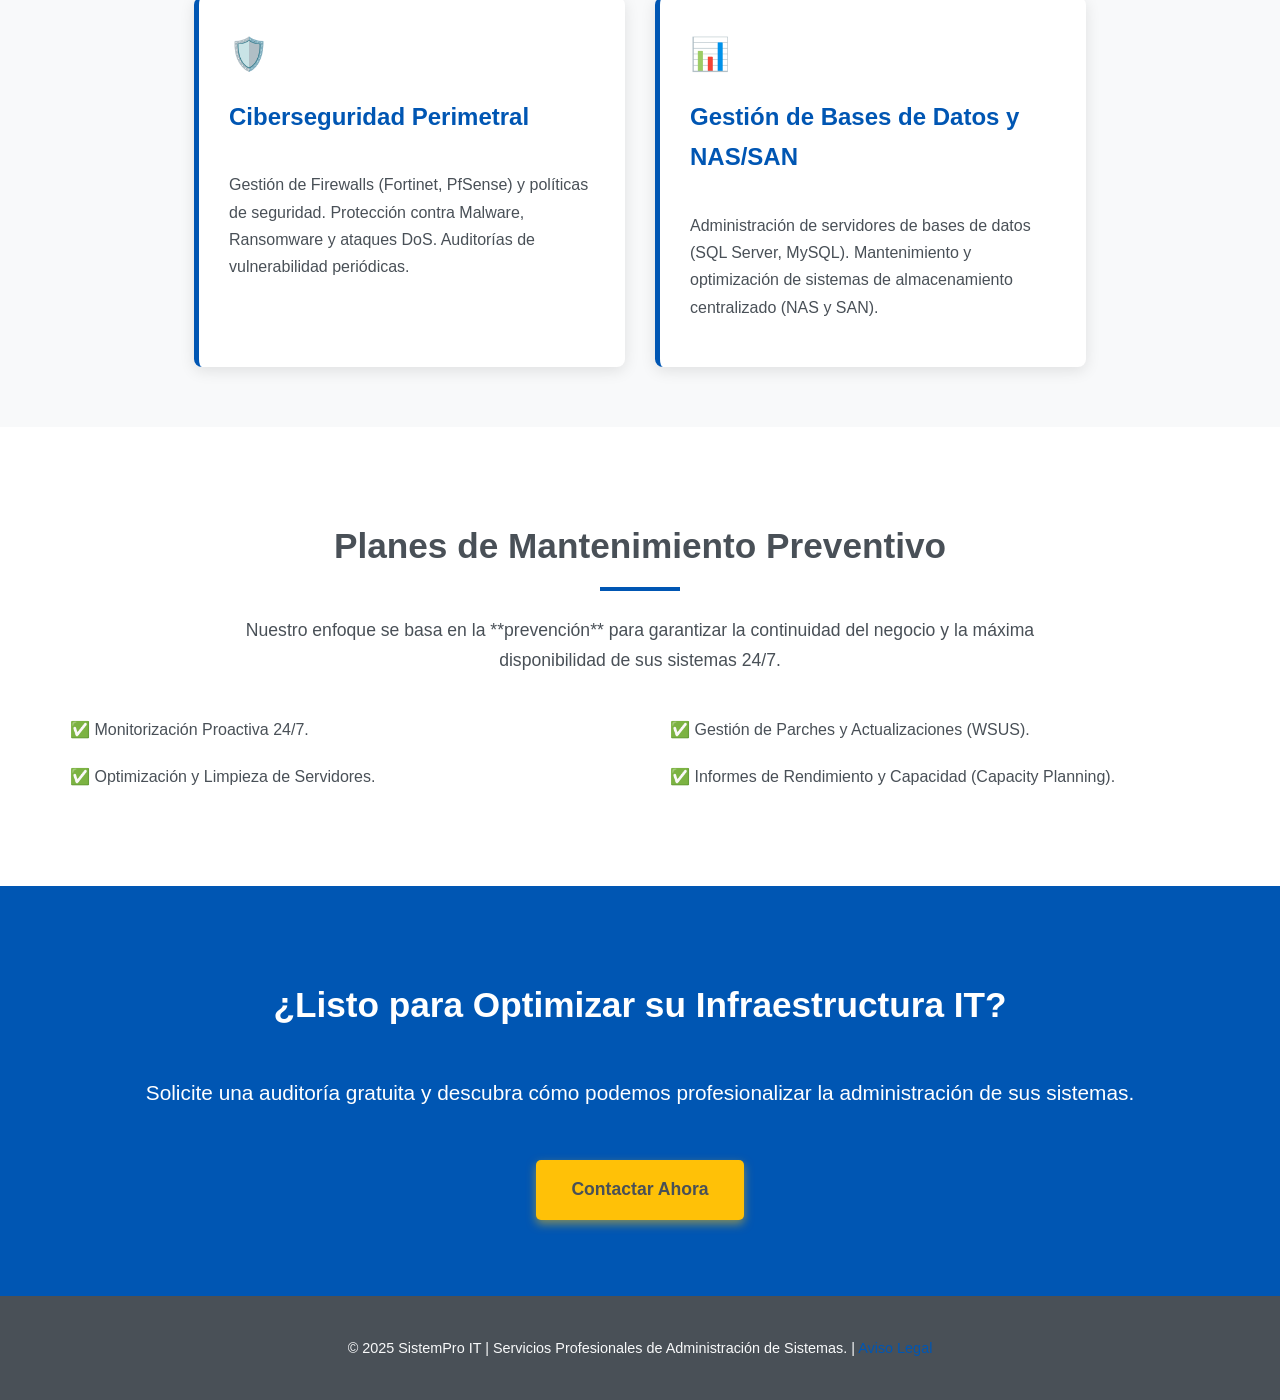
==== commit ed121d06: "Revamp index.html with new layout and styles Updated the title and added viewport meta tag. Introduc" ====
--- a/index.html
+++ b/index.html
@@ -2,16 +2,320 @@
 <html lang="es">
 <head>
     <meta charset="UTF-8">
-    <title>Página Antigua</title>
+    <meta name="viewport" content="width=device-width, initial-scale=1.0">
+    <title>SistemPro IT | Administración y Soporte de Infraestructuras</title>
+    <style>
+        /* ==================================== */
+        /* ESTILOS CSS BASE (CORPORATIVO ASIR) */
+        /* ==================================== */
+
+        :root {
+            --color-principal: #0056b3; /* Azul corporativo fuerte */
+            --color-secundario: #495057; /* Gris oscuro para texto */
+            --color-acento: #28a745; /* Verde para éxito/CTA */
+            --color-fondo-claro: #f8f9fa;
+            --color-fondo-blanco: #ffffff;
+            --fuente-principal: 'Segoe UI', 'Roboto', 'Helvetica Neue', Arial, sans-serif;
+            --sombra-elevacion: 0 4px 15px rgba(0, 0, 0, 0.1);
+        }
+
+        body {
+            font-family: var(--fuente-principal);
+            background-color: var(--color-fondo-claro);
+            color: var(--color-secundario);
+            margin: 0;
+            line-height: 1.7;
+        }
+
+        /* ==================================== */
+        /* LAYOUT & ESTRUCTURA */
+        /* ==================================== */
+
+        .container {
+            max-width: 1200px;
+            margin: 0 auto;
+            padding: 0 20px;
+        }
+
+        header {
+            background-color: var(--color-fondo-blanco);
+            border-bottom: 4px solid var(--color-principal);
+            box-shadow: var(--sombra-elevacion);
+            padding: 15px 0;
+            position: sticky;
+            top: 0;
+            z-index: 1000;
+        }
+
+        section {
+            padding: 60px 0;
+        }
+
+        /* Títulos */
+        h1 {
+            font-size: 3.2em;
+            color: var(--color-principal);
+            font-weight: 700;
+        }
+
+        h2 {
+            font-size: 2.2em;
+            color: var(--color-secundario);
+            text-align: center;
+            margin-bottom: 40px;
+            position: relative;
+        }
+        h2::after {
+            content: '';
+            width: 80px;
+            height: 4px;
+            background-color: var(--color-principal);
+            position: absolute;
+            bottom: -15px;
+            left: 50%;
+            transform: translateX(-50%);
+        }
+
+        h3 {
+            color: var(--color-principal);
+            font-size: 1.5em;
+        }
+
+        /* NAVEGACIÓN */
+        nav {
+            float: right;
+        }
+        nav ul {
+            list-style: none;
+            padding: 0;
+            margin: 0;
+        }
+        nav ul li {
+            display: inline;
+            margin-left: 25px;
+        }
+        nav ul li a {
+            color: var(--color-secundario);
+            text-decoration: none;
+            font-weight: 600;
+            padding: 5px 0;
+            transition: color 0.3s, border-bottom 0.3s;
+        }
+        nav ul li a:hover {
+            color: var(--color-principal);
+            border-bottom: 2px solid var(--color-principal);
+        }
+        .logo {
+            font-size: 1.8em;
+            font-weight: 800;
+            color: var(--color-principal);
+            float: left;
+        }
+        .clearfix::after {
+            content: "";
+            display: table;
+            clear: both;
+        }
+        
+        /* ==================================== */
+        /* COMPONENTES DE SERVICIOS */
+        /* ==================================== */
+
+        /* Hero Section */
+        #hero {
+            background-color: var(--color-fondo-blanco);
+            padding: 100px 0;
+            text-align: center;
+        }
+
+        /* Botón CTA principal */
+        .cta-button {
+            display: inline-block;
+            background-color: var(--color-acento);
+            color: white;
+            padding: 15px 35px;
+            text-decoration: none;
+            font-weight: bold;
+            border-radius: 5px;
+            transition: background-color 0.3s, transform 0.2s;
+            margin-top: 20px;
+            font-size: 1.1em;
+            box-shadow: 0 4px 10px rgba(40, 167, 69, 0.4);
+        }
+        .cta-button:hover {
+            background-color: #1e7e34;
+            transform: translateY(-2px);
+        }
+
+        /* Cards de Servicios */
+        .servicios-grid {
+            display: flex;
+            flex-wrap: wrap;
+            gap: 30px;
+            justify-content: center;
+        }
+
+        .service-card {
+            background-color: var(--color-fondo-blanco);
+            padding: 30px;
+            border-radius: 8px;
+            box-shadow: var(--sombra-elevacion);
+            width: calc(33% - 30px); /* 3 cards por fila en desktop */
+            min-width: 300px;
+            transition: transform 0.3s;
+            border-left: 5px solid var(--color-principal);
+        }
+
+        .service-card:hover {
+            transform: translateY(-10px);
+            box-shadow: 0 8px 25px rgba(0, 0, 0, 0.15);
+        }
+
+        .service-card h3 {
+            margin-top: 0;
+            border-bottom: 1px dashed var(--color-borde-claro);
+            padding-bottom: 10px;
+        }
+        
+        /* Iconografía simulada */
+        .icon {
+            font-size: 2em;
+            color: var(--color-principal);
+            margin-bottom: 15px;
+            display: block;
+        }
+        
+        /* Seccion de contacto */
+        #contacto {
+            background-color: var(--color-principal);
+            color: white;
+            text-align: center;
+        }
+        #contacto h2 {
+            color: white;
+            border-bottom-color: white;
+        }
+
+        /* Footer */
+        footer {
+            text-align: center;
+            padding: 25px;
+            background-color: var(--color-secundario);
+            color: var(--color-fondo-claro);
+            font-size: 0.9em;
+        }
+        footer a {
+            color: var(--color-principal);
+            text-decoration: none;
+        }
+    </style>
 </head>
 <body>
 
-    <p>Serás redirigido en breve...</p>
+    <header>
+        <div class="container clearfix">
+            <div class="logo">SistemPro IT</div>
+            <nav>
+                <ul>
+                    <li><a href="#servicios">Servicios</a></li>
+                    <li><a href="#mantenimiento">Mantenimiento</a></li>
+                    <li><a href="#seguridad">Seguridad</a></li>
+                    <li><a href="#contacto">Contacto</a></li>
+                </ul>
+            </nav>
+        </div>
+    </header>
+
+    <section id="hero">
+        <div class="container">
+            <h1>Infraestructura IT Optimizada y Segura</h1>
+            <p style="font-size: 1.4em; color: var(--color-secundario);">
+                Administración integral de sistemas y redes para PYMES. **Soluciones robustas** basadas en estándares profesionales (ASIR).
+            </p>
+            <p>
+                <a href="#servicios" class="cta-button">Ver Portafolio de Servicios</a>
+            </p>
+        </div>
+    </section>
+
+    <section id="servicios">
+        <div class="container">
+            <h2>Nuestros Servicios de Administración de Sistemas</h2>
+            <div class="servicios-grid">
+                
+                <div class="service-card">
+                    <span class="icon">📁</span>
+                    <h3>Administración de Servidores</h3>
+                    <p>Instalación, configuración y gestión de sistemas operativos de servidor (Windows Server, Linux). Incluye virtualización con VMware/Hyper-V y servicios de Directorio Activo (AD).</p>
+                </div>
+
+                <div class="service-card">
+                    <span class="icon">🌐</span>
+                    <h3>Diseño y Gestión de Redes</h3>
+                    <p>Planificación de infraestructura LAN/WAN. Configuración avanzada de switches, routers y VLANs. Implementación de protocolos TCP/IP, DNS, DHCP y VPNs seguras.</p>
+                </div>
+
+                <div class="service-card">
+                    <span class="icon">💾</span>
+                    <h3>Sistemas de Copia de Seguridad (Backup)</h3>
+                    <p>Diseño e implementación de políticas de Backup & Disaster Recovery. Soluciones 3-2-1, copias en la nube (Cloud) y pruebas periódicas de restauración de datos críticos.</p>
+                </div>
+
+                <div class="service-card">
+                    <span class="icon">📞</span>
+                    <h3>Soporte Técnico y Helpdesk</h3>
+                    <p>Asistencia remota y presencial (Nivel 1, 2 y 3) para usuarios y equipos. Resolución rápida de incidencias de hardware, software y conectividad. Gestión de tickets ITIL.</p>
+                </div>
+                
+                <div class="service-card">
+                    <span class="icon">🛡️</span>
+                    <h3>Ciberseguridad Perimetral</h3>
+                    <p>Gestión de Firewalls (Fortinet, PfSense) y políticas de seguridad. Protección contra Malware, Ransomware y ataques DoS. Auditorías de vulnerabilidad periódicas.</p>
+                </div>
+
+                <div class="service-card">
+                    <span class="icon">📊</span>
+                    <h3>Gestión de Bases de Datos y NAS/SAN</h3>
+                    <p>Administración de servidores de bases de datos (SQL Server, MySQL). Mantenimiento y optimización de sistemas de almacenamiento centralizado (NAS y SAN).</p>
+                </div>
+                
+            </div>
+        </div>
+    </section>
     
-    <script>
-        // Redirige inmediatamente
-        window.location.href = "https://github.com/mbolmun688/";
-    </script>
+    <section id="mantenimiento" style="background-color: var(--color-fondo-blanco);">
+        <div class="container">
+            <h2>Planes de Mantenimiento Preventivo</h2>
+            <p style="text-align: center; font-size: 1.1em; max-width: 800px; margin: 0 auto 40px;">
+                Nuestro enfoque se basa en la **prevención** para garantizar la continuidad del negocio y la máxima disponibilidad de sus sistemas 24/7.
+            </p>
+            
+            <ul style="list-style: none; padding: 0; display: flex; flex-wrap: wrap; justify-content: space-around;">
+                <li style="width: 45%; margin-bottom: 20px;">✅ Monitorización Proactiva 24/7.</li>
+                <li style="width: 45%; margin-bottom: 20px;">✅ Gestión de Parches y Actualizaciones (WSUS).</li>
+                <li style="width: 45%; margin-bottom: 20px;">✅ Optimización y Limpieza de Servidores.</li>
+                <li style="width: 45%; margin-bottom: 20px;">✅ Informes de Rendimiento y Capacidad (Capacity Planning).</li>
+            </ul>
+        </div>
+    </section>
+
+    <section id="contacto">
+        <div class="container">
+            <h2>¿Listo para Optimizar su Infraestructura IT?</h2>
+            <p style="font-size: 1.3em;">
+                Solicite una auditoría gratuita y descubra cómo podemos profesionalizar la administración de sus sistemas.
+            </p>
+            <p style="margin-top: 30px;">
+                <a href="mailto:contacto@sistempro-it.com" class="cta-button" style="background-color: #ffc107; color: var(--color-secundario); box-shadow: 0 4px 10px rgba(255, 193, 7, 0.5);">Contactar Ahora</a>
+            </p>
+        </div>
+    </section>
+
+    <footer>
+        <div class="container">
+            <p>&copy; 2025 SistemPro IT | Servicios Profesionales de Administración de Sistemas. | <a href="#">Aviso Legal</a></p>
+        </div>
+    </footer>
 
 </body>
 </html>
